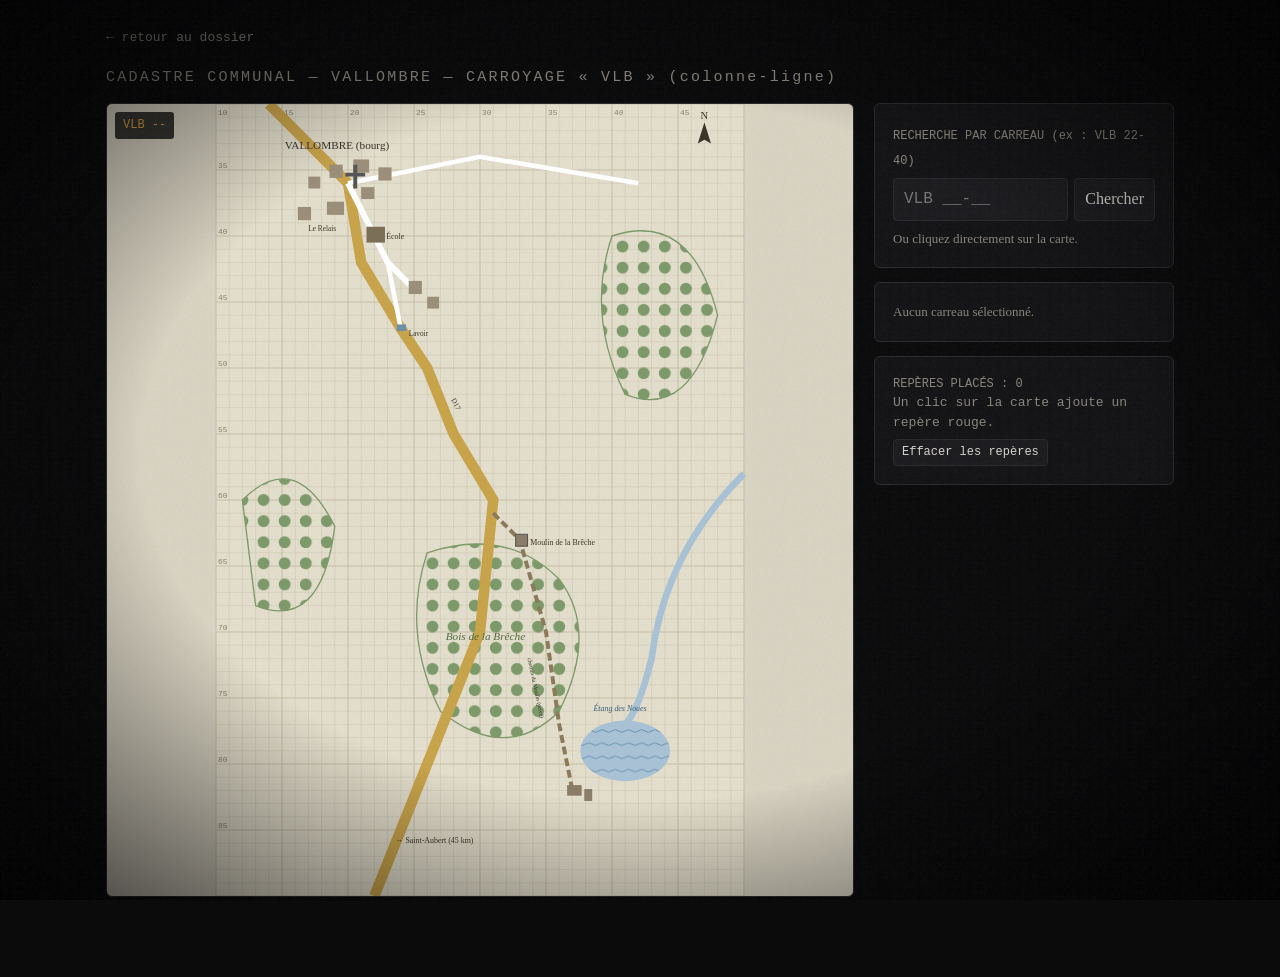
==== carte.html @ c21414ae "add aull" ====
<!doctype html>
<html lang="fr">
<head>
<meta charset="utf-8">
<meta name="viewport" content="width=device-width,initial-scale=1">
<title>Cadastre Vallombre</title>
<link rel="stylesheet" href="style.css">
<style>
  .lay{display:grid;grid-template-columns:minmax(0,1fr) 300px;gap:20px}
  @media (max-width:800px){.lay{grid-template-columns:1fr}}
  h1{font-family:var(--mono);font-size:15px;letter-spacing:.15em;color:var(--dim);font-weight:normal;margin:0 0 14px}
  .mapbox{background:#d9d4c3;border:1px solid var(--line);border-radius:6px;overflow:hidden;position:relative}
  .mapbox svg{display:block;width:100%;height:auto;max-height:88vh;margin:0 auto;cursor:crosshair}
  #hover{position:absolute;top:8px;left:8px;background:rgba(0,0,0,.75);color:#d9a441;font-family:var(--mono);font-size:12px;padding:4px 8px;border-radius:3px;pointer-events:none}
  .side .card{margin-bottom:14px}
  .side label{font-family:var(--mono);font-size:12px;color:var(--dim)}
  .row{display:flex;gap:6px;margin-top:6px}
  .row input{flex:1;min-width:0;font-family:var(--mono)}
  #info{font-size:14px}
  #info h3{margin:0 0 6px;font-size:16px;color:#fff}
  #info .ref{font-family:var(--mono);color:var(--amber);font-size:12px}
  #info table{width:100%;border-collapse:collapse;font-size:13px;margin-top:8px}
  #info td{padding:4px 2px;border-bottom:1px solid var(--line);vertical-align:top}
  #info td:first-child{color:var(--dim);width:42%}
  .pins{font-family:var(--mono);font-size:12px;color:var(--dim)}
  .pins button{font-size:12px;padding:3px 8px;margin-top:6px}
</style>
</head>
<body>
<div class="wrap" style="max-width:1100px">
  <a class="back" href="index.html">← retour au dossier</a>
  <h1>CADASTRE COMMUNAL — VALLOMBRE — CARROYAGE « VLB » (colonne-ligne)</h1>
  <div class="lay">
    <div class="mapbox">
      <div id="hover">VLB --</div>
      <svg id="map" viewBox="10 30 40 60" xmlns="http://www.w3.org/2000/svg">
        <defs>
          <pattern id="tree" width="1.6" height="1.6" patternUnits="userSpaceOnUse"><circle cx=".8" cy=".8" r=".45" fill="#7d9a6a"/></pattern>
          <pattern id="water" width="1" height="1" patternUnits="userSpaceOnUse"><path d="M0 .5 q.25 -.2 .5 0 t.5 0" stroke="#5b86a8" stroke-width=".06" fill="none"/></pattern>
        </defs>
        <rect x="10" y="30" width="40" height="60" fill="#e4dfcd"/>
        <!-- grid -->
        <g id="grid"></g>
        <!-- bois -->
        <path d="M26 64 Q24 70 27 76 Q32 80 36 76 Q39 70 36 66 Q32 62 26 64Z" fill="url(#tree)" stroke="#7d9a6a" stroke-width=".1"/>
        <path d="M40 40 Q46 38 48 46 Q46 54 41 52 Q38 46 40 40Z" fill="url(#tree)" stroke="#7d9a6a" stroke-width=".1"/>
        <path d="M12 60 Q16 56 19 62 Q18 70 13 68Z" fill="url(#tree)" stroke="#7d9a6a" stroke-width=".1"/>
        <!-- étang -->
        <ellipse cx="41" cy="79" rx="3.4" ry="2.3" fill="#a9c3d6"/><ellipse cx="41" cy="79" rx="3.4" ry="2.3" fill="url(#water)"/>
        <!-- rivière -->
        <path d="M50 58 Q44 64 43 72 Q42 76 41 77" stroke="#a9c3d6" stroke-width=".5" fill="none"/>
        <!-- routes -->
        <path d="M20 36 L21 42 L24 47 L26 50 L28 55 L31 60 L30 70 L26 80 L22 90" stroke="#c9a44a" stroke-width=".8" fill="none"/>
        <path d="M20 36 L14 30" stroke="#c9a44a" stroke-width=".8" fill="none"/>
        <path d="M20 36 L22 40 L23 42 L25 44" stroke="#fff" stroke-width=".45" fill="none"/>
        <path d="M23 42 L24 47" stroke="#fff" stroke-width=".35" fill="none"/>
        <path d="M31 61 L33 63 L35 70 L36 77 L37 82" stroke="#8b7a5a" stroke-width=".3" stroke-dasharray=".6 .3" fill="none"/>
        <path d="M20 36 L30 34 L42 36" stroke="#fff" stroke-width=".35" fill="none"/>
        <!-- bourg -->
        <g fill="#9b8f7a">
          <rect x="18.6" y="34.6" width="1" height="1"/><rect x="20.4" y="34.2" width="1.2" height="1"/><rect x="21" y="36.3" width="1" height=".9"/><rect x="18.4" y="37.4" width="1.3" height="1"/><rect x="17" y="35.5" width=".9" height=".9"/>
          <rect x="22.3" y="34.8" width="1" height="1"/><rect x="16.2" y="37.8" width="1" height="1"/><rect x="24.6" y="43.4" width="1" height="1"/><rect x="26" y="44.6" width=".9" height=".9"/>
          <rect x="21.4" y="39.3" width="1.4" height="1.2" fill="#7c6f58"/>
        </g>
        <path d="M19.8 35.2 h.6 v-.6 h.3 v.6 h.6 v.3 h-.6 v.9 h-.3 v-.9 h-.6z" fill="#555"/>
        <!-- lavoir, moulin -->
        <rect x="23.7" y="46.7" width=".7" height=".5" fill="#6d8fa8"/>
        <rect x="32.7" y="62.6" width=".9" height=".9" fill="#8a7d68" stroke="#555" stroke-width=".08"/>
        <!-- ferme isolée (non légendée) -->
        <g fill="#8a7d68"><rect x="36.6" y="81.6" width="1.1" height=".8"/><rect x="37.9" y="81.9" width=".6" height=".9"/></g>
        <!-- labels -->
        <g font-family="Georgia,serif" fill="#3b3428" font-size=".85">
          <text x="15.2" y="33.4">VALLOMBRE (bourg)</text>
          <text x="22.9" y="40.2" font-size=".6">École</text>
          <text x="17.0" y="39.6" font-size=".55">Le Relais</text>
          <text x="24.6" y="47.6" font-size=".55">Lavoir</text>
          <text x="33.8" y="63.4" font-size=".6">Moulin de la Brêche</text>
          <text x="27.4" y="70.6" font-style="italic" fill="#4f6a3f">Bois de la Brêche</text>
          <text x="38.6" y="76" font-size=".6" fill="#3b5d78" font-style="italic">Étang des Noues</text>
          <text x="27.8" y="52.4" font-size=".55" transform="rotate(62 27.8 52.4)">D17</text>
          <text x="23.6" y="86" font-size=".6">→ Saint-Aubert (45 km)</text>
          <text x="33.6" y="72" font-size=".45" transform="rotate(78 33.6 72)">chemin du Moulin (privé)</text>
        </g>
        <g id="pins"></g>
        <!-- compass -->
        <g transform="translate(47 33)" font-family="Georgia" font-size=".8" fill="#3b3428"><path d="M0 -1.6 L.5 0 L0 -.3 L-.5 0Z" fill="#3b3428"/><text x="-.3" y="-1.9">N</text></g>
      </svg>
    </div>

    <div class="side">
      <div class="card">
        <label>RECHERCHE PAR CARREAU (ex : VLB 22-40)</label>
        <form class="row" onsubmit="return look()">
          <input id="q" placeholder="VLB __-__" autocomplete="off">
          <button>Chercher</button>
        </form>
        <p class="small dim" style="margin:8px 0 0">Ou cliquez directement sur la carte.</p>
      </div>
      <div class="card" id="info"><span class="dim small">Aucun carreau sélectionné.</span></div>
      <div class="card pins">
        <div>REPÈRES PLACÉS : <span id="np">0</span></div>
        <div class="small">Un clic sur la carte ajoute un repère rouge.</div>
        <button onclick="clearPins()">Effacer les repères</button>
      </div>
    </div>
  </div>
</div>
<script>
const g=document.getElementById('grid');let s='';
for(let x=10;x<=50;x+=1)s+=`<line x1="${x}" y1="30" x2="${x}" y2="90" stroke="#c7c0a8" stroke-width="${x%5?0.03:0.08}"/>`;
for(let y=30;y<=90;y+=1)s+=`<line x1="10" y1="${y}" x2="50" y2="${y}" stroke="#c7c0a8" stroke-width="${y%5?0.03:0.08}"/>`;
for(let x=10;x<50;x+=5)s+=`<text x="${x+.15}" y="30.8" font-size=".6" fill="#8a826b" font-family="monospace">${x}</text>`;
for(let y=35;y<90;y+=5)s+=`<text x="10.15" y="${y-.15}" font-size=".6" fill="#8a826b" font-family="monospace">${y}</text>`;
g.innerHTML=s;

const P = [
 {x:20,y:36,t:"Place de l'Église",d:{"Nature":"Bourg — domaine public","Remarque":"Bougies et dessins déposés depuis le 14/10"}},
 {x:19,y:38,t:"Bar-tabac Le Relais",d:{"Parcelle":"AB-03","Propriétaire":"SARL Le Relais","Remarque":"Caméra de terrasse (orientée vers la place)"}},
 {x:22,y:40,t:"École primaire Les Tilleuls",d:{"Parcelle":"AB-12","Propriétaire":"Commune de Vallombre","Accès":"Portail rue des Tilleuls"}},
 {x:22,y:41,t:"Grillage de la cour d'école (côté rue)",d:{"Nature":"Trottoir, rue de l'École","Remarque":"Vue directe sur la cour de récréation à travers le grillage"}},
 {x:23,y:42,t:"Rue des Tilleuls — embranchement",d:{"Nature":"Voirie communale","Remarque":"Tout droit : domicile Morel. À gauche : chemin du lavoir"}},
 {x:25,y:44,t:"2, rue des Tilleuls",d:{"Parcelle":"AC-41","Propriétaire":"MOREL Claire","Usage":"Habitation"}},
 {x:24,y:47,t:"Lavoir communal",d:{"Parcelle":"AC-02","Propriétaire":"Commune","Remarque":"En bordure de la D17. Peu de passage. Pas de caméra."}},
 {x:26,y:50,t:"Route départementale D17",d:{"Nature":"Voirie départementale","Vitesse":"70 km/h"}},
 {x:28,y:55,t:"Route départementale D17",d:{"Nature":"Voirie départementale","Vitesse":"70 km/h"}},
 {x:31,y:60,t:"D17 — approche du carrefour",d:{"Nature":"Voirie départementale","Remarque":"Tout droit (sud-ouest) : Saint-Aubert. À gauche (sud-est) : chemin du Moulin"}},
 {x:31,y:61,t:"Carrefour D17 / chemin du Moulin",d:{"Nature":"Fossé — accotement","Remarque":"Lieu de découverte du téléphone (scellé n°3), 14/10 08h50"}},
 {x:33,y:63,t:"Moulin de la Brêche",d:{"Parcelle":"B-188","Propriétaire":"Commune","État":"Ruine — fouillé le 14/10, RAS","Accès":"Le chemin du Moulin se poursuit vers le sud — chemin privé, sans issue"}},
 {x:35,y:70,t:"Chemin du Moulin (privé)",d:{"Nature":"Chemin de terre — servitude privée","Desserte":"Une seule propriété en bout de chemin"}},
 {x:30,y:70,t:"Bois de la Brêche",d:{"Nature":"Forêt communale","Remarque":"Battue du 14/10 — RAS"}},
 {x:41,y:79,t:"Étang des Noues",d:{"Parcelle":"B-215","Propriétaire":"FAUVEL (indivision)","Remarque":"Plongeurs le 15/10 — RAS. Panneau « propriété privée — baignade interdite »."}},
 {x:37,y:82,t:"Lieu-dit Les Noues — ferme",d:{"Parcelle":"B-214","Propriétaires":"FAUVEL Gérald · FAUVEL Martine (indivision)","Acquis":"1989","Statut fiscal":"Bâti déclaré VACANT depuis 1997","Relevé électrique":"⚠ consommation en hausse continue depuis août 2026","Fouille":"NON — en attente de commission rogatoire"},hot:1}
];
function find(x,y){let best=null,bd=9;for(const p of P){const d=Math.hypot(p.x-x,p.y-y);if(d<=1.5&&d<bd){bd=d;best=p}}return best}
function show(x,y){
  const p=find(x,y), ref=`VLB ${x}-${y}`;
  const el=document.getElementById('info');
  if(!p){el.innerHTML=`<div class="ref">${ref}</div><h3>Parcelle agricole / non bâtie</h3><span class="small dim">Aucune information particulière.</span>`;return}
  el.innerHTML=`<div class="ref">${ref}${(p.x!==x||p.y!==y)?` → plus proche : VLB ${p.x}-${p.y}`:''}</div><h3${p.hot?' class="red glitch"':''}>${p.t}</h3><table>${Object.entries(p.d).map(([a,b])=>`<tr><td>${a}</td><td>${b}</td></tr>`).join('')}</table>`;
}
function look(){
  const m=document.getElementById('q').value.match(/(\d{1,2})\s*[-\/ .,]\s*(\d{1,2})/);
  if(!m){document.getElementById('info').innerHTML='<span class="small red">Format attendu : VLB 22-40</span>';return false}
  const x=+m[1],y=+m[2]; show(x,y); pin(x,y); return false;
}
let pins=[];
function pin(x,y){pins.push([x,y]);drawPins()}
function drawPins(){
  document.getElementById('pins').innerHTML = (pins.length>1?`<polyline points="${pins.map(p=>p.join(',')).join(' ')}" fill="none" stroke="#b3261e" stroke-width=".15" stroke-dasharray=".4 .25"/>`:'')+
   pins.map((p,i)=>`<g><circle cx="${p[0]}" cy="${p[1]}" r=".45" fill="#b3261e" stroke="#fff" stroke-width=".1"/><text x="${p[0]+.6}" y="${p[1]-.4}" font-size=".6" fill="#b3261e" font-family="monospace">${i+1}</text></g>`).join('');
  document.getElementById('np').textContent=pins.length;
}
function clearPins(){pins=[];drawPins()}
const svgEl=document.getElementById('map');
function toGrid(e){const pt=svgEl.createSVGPoint();pt.x=e.clientX;pt.y=e.clientY;const q=pt.matrixTransform(svgEl.getScreenCTM().inverse());return [Math.round(q.x),Math.round(q.y)]}
svgEl.addEventListener('mousemove',e=>{const [x,y]=toGrid(e);document.getElementById('hover').textContent=`VLB ${x}-${y}`});
svgEl.addEventListener('click',e=>{const [x,y]=toGrid(e);document.getElementById('q').value=`VLB ${x}-${y}`;show(x,y);pin(x,y)});
</script>
</body>
</html>
---- style.css ----
:root{
  --bg:#0b0b0c; --bg2:#141416; --bg3:#1c1c1f; --line:#2a2a2e;
  --txt:#d6d3cc; --dim:#8a867e; --red:#b3261e; --red2:#e2483d; --amber:#d9a441;
  --mono:"Courier New",ui-monospace,monospace;
}
*{box-sizing:border-box}
html,body{margin:0;background:var(--bg);color:var(--txt);font-family:Georgia,"Times New Roman",serif;line-height:1.55}
a{color:var(--amber)}
a:hover{color:#fff}
body::before{ /* grain */
  content:"";position:fixed;inset:0;pointer-events:none;z-index:999;opacity:.07;
  background-image:url("data:image/svg+xml;utf8,<svg xmlns='http://www.w3.org/2000/svg' width='160' height='160'><filter id='n'><feTurbulence baseFrequency='.9' numOctaves='2'/></filter><rect width='100%' height='100%' filter='url(%23n)'/></svg>");
}
body::after{ /* vignette */
  content:"";position:fixed;inset:0;pointer-events:none;z-index:998;
  background:radial-gradient(ellipse at center,transparent 55%,rgba(0,0,0,.75));
}
.wrap{max-width:960px;margin:0 auto;padding:24px 16px 80px}
.mono{font-family:var(--mono)}
.dim{color:var(--dim)}
.red{color:var(--red2)}
.back{font-family:var(--mono);font-size:13px;display:inline-block;margin-bottom:18px;color:var(--dim);text-decoration:none}
.back:hover{color:var(--amber)}
.glitch{position:relative;display:inline-block;animation:flick 6s infinite}
@keyframes flick{0%,92%,100%{opacity:1;transform:none}93%{opacity:.4;transform:translateX(2px)}94%{opacity:1;transform:translateX(-3px)}95%{opacity:.7}}
.redact{background:#000;color:#000;padding:0 4px;user-select:none;border-radius:1px}
.redact:hover{color:#000}
input,button,textarea{font:inherit;background:var(--bg3);color:var(--txt);border:1px solid var(--line);padding:8px 10px;border-radius:4px}
button{cursor:pointer}
button:hover{border-color:var(--amber);color:#fff}
.card{background:var(--bg2);border:1px solid var(--line);border-radius:6px;padding:18px}
.small{font-size:13px}
@media (max-width:640px){.wrap{padding:16px 12px 60px}}
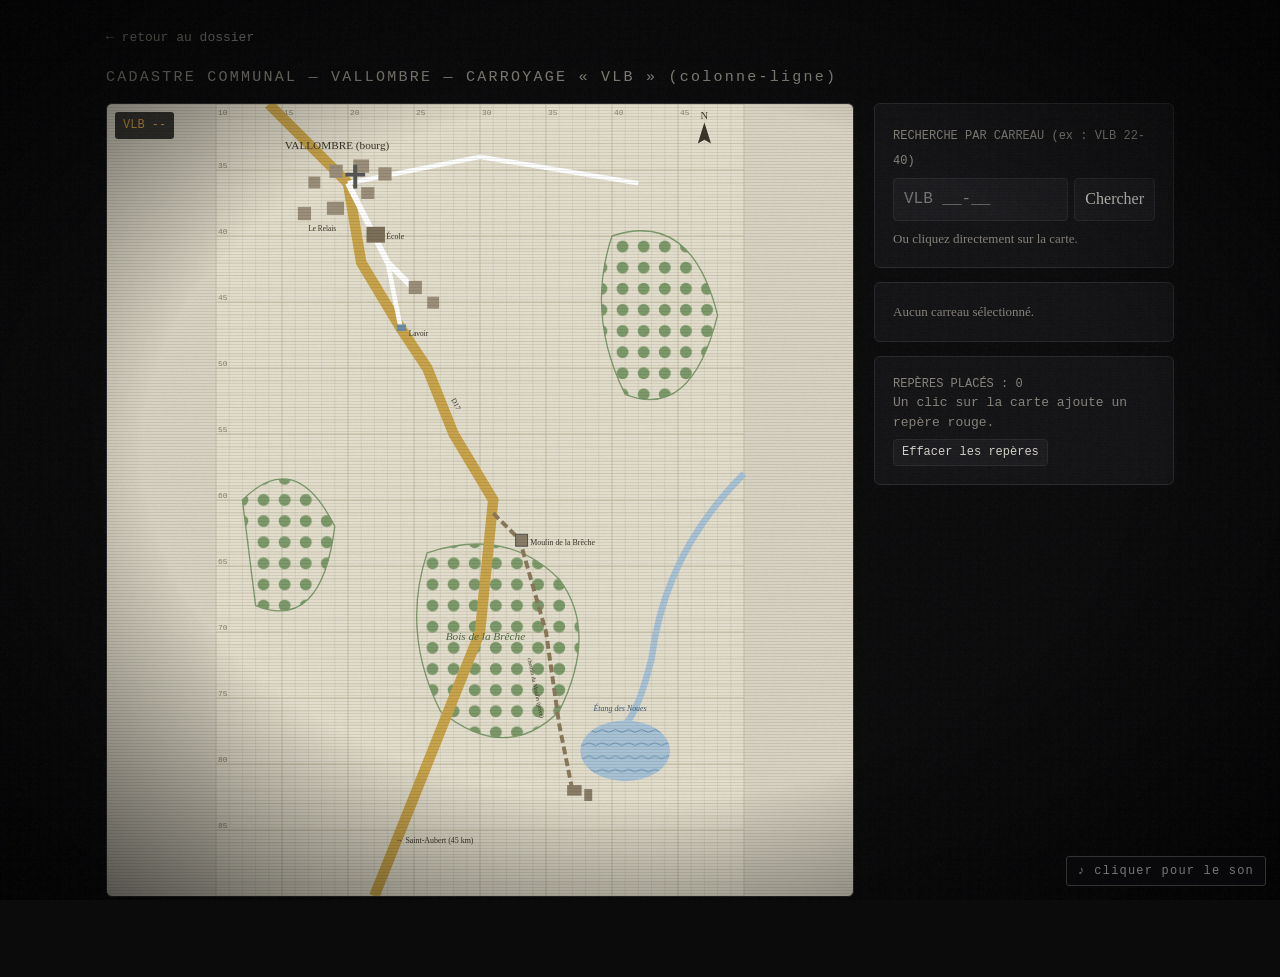
==== commit 1b864852: "Ambiance sonore, effets, page cachée et énigmes plus dures Co-Authored-By: Claude Opus 5.5 <noreply@" ====
--- a/carte.html
+++ b/carte.html
@@ -39,36 +39,36 @@
           <pattern id="water" width="1" height="1" patternUnits="userSpaceOnUse"><path d="M0 .5 q.25 -.2 .5 0 t.5 0" stroke="#5b86a8" stroke-width=".06" fill="none"/></pattern>
         </defs>
         <rect x="10" y="30" width="40" height="60" fill="#e4dfcd"/>
-        <!-- grid -->
+        
         <g id="grid"></g>
-        <!-- bois -->
+        
         <path d="M26 64 Q24 70 27 76 Q32 80 36 76 Q39 70 36 66 Q32 62 26 64Z" fill="url(#tree)" stroke="#7d9a6a" stroke-width=".1"/>
         <path d="M40 40 Q46 38 48 46 Q46 54 41 52 Q38 46 40 40Z" fill="url(#tree)" stroke="#7d9a6a" stroke-width=".1"/>
         <path d="M12 60 Q16 56 19 62 Q18 70 13 68Z" fill="url(#tree)" stroke="#7d9a6a" stroke-width=".1"/>
-        <!-- étang -->
+        
         <ellipse cx="41" cy="79" rx="3.4" ry="2.3" fill="#a9c3d6"/><ellipse cx="41" cy="79" rx="3.4" ry="2.3" fill="url(#water)"/>
-        <!-- rivière -->
+        
         <path d="M50 58 Q44 64 43 72 Q42 76 41 77" stroke="#a9c3d6" stroke-width=".5" fill="none"/>
-        <!-- routes -->
+        
         <path d="M20 36 L21 42 L24 47 L26 50 L28 55 L31 60 L30 70 L26 80 L22 90" stroke="#c9a44a" stroke-width=".8" fill="none"/>
         <path d="M20 36 L14 30" stroke="#c9a44a" stroke-width=".8" fill="none"/>
         <path d="M20 36 L22 40 L23 42 L25 44" stroke="#fff" stroke-width=".45" fill="none"/>
         <path d="M23 42 L24 47" stroke="#fff" stroke-width=".35" fill="none"/>
         <path d="M31 61 L33 63 L35 70 L36 77 L37 82" stroke="#8b7a5a" stroke-width=".3" stroke-dasharray=".6 .3" fill="none"/>
         <path d="M20 36 L30 34 L42 36" stroke="#fff" stroke-width=".35" fill="none"/>
-        <!-- bourg -->
+        
         <g fill="#9b8f7a">
           <rect x="18.6" y="34.6" width="1" height="1"/><rect x="20.4" y="34.2" width="1.2" height="1"/><rect x="21" y="36.3" width="1" height=".9"/><rect x="18.4" y="37.4" width="1.3" height="1"/><rect x="17" y="35.5" width=".9" height=".9"/>
           <rect x="22.3" y="34.8" width="1" height="1"/><rect x="16.2" y="37.8" width="1" height="1"/><rect x="24.6" y="43.4" width="1" height="1"/><rect x="26" y="44.6" width=".9" height=".9"/>
           <rect x="21.4" y="39.3" width="1.4" height="1.2" fill="#7c6f58"/>
         </g>
         <path d="M19.8 35.2 h.6 v-.6 h.3 v.6 h.6 v.3 h-.6 v.9 h-.3 v-.9 h-.6z" fill="#555"/>
-        <!-- lavoir, moulin -->
+        
         <rect x="23.7" y="46.7" width=".7" height=".5" fill="#6d8fa8"/>
         <rect x="32.7" y="62.6" width=".9" height=".9" fill="#8a7d68" stroke="#555" stroke-width=".08"/>
-        <!-- ferme isolée (non légendée) -->
+        
         <g fill="#8a7d68"><rect x="36.6" y="81.6" width="1.1" height=".8"/><rect x="37.9" y="81.9" width=".6" height=".9"/></g>
-        <!-- labels -->
+        
         <g font-family="Georgia,serif" fill="#3b3428" font-size=".85">
           <text x="15.2" y="33.4">VALLOMBRE (bourg)</text>
           <text x="22.9" y="40.2" font-size=".6">École</text>
@@ -82,7 +82,7 @@
           <text x="33.6" y="72" font-size=".45" transform="rotate(78 33.6 72)">chemin du Moulin (privé)</text>
         </g>
         <g id="pins"></g>
-        <!-- compass -->
+        
         <g transform="translate(47 33)" font-family="Georgia" font-size=".8" fill="#3b3428"><path d="M0 -1.6 L.5 0 L0 -.3 L-.5 0Z" fill="#3b3428"/><text x="-.3" y="-1.9">N</text></g>
       </svg>
     </div>
@@ -90,7 +90,7 @@
     <div class="side">
       <div class="card">
         <label>RECHERCHE PAR CARREAU (ex : VLB 22-40)</label>
-        <form class="row" onsubmit="return look()">
+        <form class="row" onsubmit="return X03()">
           <input id="q" placeholder="VLB __-__" autocomplete="off">
           <button>Chercher</button>
         </form>
@@ -100,7 +100,7 @@
       <div class="card pins">
         <div>REPÈRES PLACÉS : <span id="np">0</span></div>
         <div class="small">Un clic sur la carte ajoute un repère rouge.</div>
-        <button onclick="clearPins()">Effacer les repères</button>
+        <button onclick="X06()">Effacer les repères</button>
       </div>
     </div>
   </div>
@@ -131,30 +131,31 @@
  {x:41,y:79,t:"Étang des Noues",d:{"Parcelle":"B-215","Propriétaire":"FAUVEL (indivision)","Remarque":"Plongeurs le 15/10 — RAS. Panneau « propriété privée — baignade interdite »."}},
  {x:37,y:82,t:"Lieu-dit Les Noues — ferme",d:{"Parcelle":"B-214","Propriétaires":"FAUVEL Gérald · FAUVEL Martine (indivision)","Acquis":"1989","Statut fiscal":"Bâti déclaré VACANT depuis 1997","Relevé électrique":"⚠ consommation en hausse continue depuis août 2026","Fouille":"NON — en attente de commission rogatoire"},hot:1}
 ];
-function find(x,y){let best=null,bd=9;for(const p of P){const d=Math.hypot(p.x-x,p.y-y);if(d<=1.5&&d<bd){bd=d;best=p}}return best}
-function show(x,y){
-  const p=find(x,y), ref=`VLB ${x}-${y}`;
+function X01(x,y){let best=null,bd=9;for(const p of P){const d=Math.hypot(p.x-x,p.y-y);if(d<=1.5&&d<bd){bd=d;best=p}}return best}
+function X02(x,y){
+  const p=X01(x,y), ref=`VLB ${x}-${y}`;
   const el=document.getElementById('info');
   if(!p){el.innerHTML=`<div class="ref">${ref}</div><h3>Parcelle agricole / non bâtie</h3><span class="small dim">Aucune information particulière.</span>`;return}
   el.innerHTML=`<div class="ref">${ref}${(p.x!==x||p.y!==y)?` → plus proche : VLB ${p.x}-${p.y}`:''}</div><h3${p.hot?' class="red glitch"':''}>${p.t}</h3><table>${Object.entries(p.d).map(([a,b])=>`<tr><td>${a}</td><td>${b}</td></tr>`).join('')}</table>`;
 }
-function look(){
+function X03(){
   const m=document.getElementById('q').value.match(/(\d{1,2})\s*[-\/ .,]\s*(\d{1,2})/);
   if(!m){document.getElementById('info').innerHTML='<span class="small red">Format attendu : VLB 22-40</span>';return false}
-  const x=+m[1],y=+m[2]; show(x,y); pin(x,y); return false;
+  const x=+m[1],y=+m[2]; X02(x,y); X04(x,y); return false;
 }
 let pins=[];
-function pin(x,y){pins.push([x,y]);drawPins()}
-function drawPins(){
+function X04(x,y){pins.push([x,y]);X05()}
+function X05(){
   document.getElementById('pins').innerHTML = (pins.length>1?`<polyline points="${pins.map(p=>p.join(',')).join(' ')}" fill="none" stroke="#b3261e" stroke-width=".15" stroke-dasharray=".4 .25"/>`:'')+
    pins.map((p,i)=>`<g><circle cx="${p[0]}" cy="${p[1]}" r=".45" fill="#b3261e" stroke="#fff" stroke-width=".1"/><text x="${p[0]+.6}" y="${p[1]-.4}" font-size=".6" fill="#b3261e" font-family="monospace">${i+1}</text></g>`).join('');
   document.getElementById('np').textContent=pins.length;
 }
-function clearPins(){pins=[];drawPins()}
+function X06(){pins=[];X05()}
 const svgEl=document.getElementById('map');
-function toGrid(e){const pt=svgEl.createSVGPoint();pt.x=e.clientX;pt.y=e.clientY;const q=pt.matrixTransform(svgEl.getScreenCTM().inverse());return [Math.round(q.x),Math.round(q.y)]}
-svgEl.addEventListener('mousemove',e=>{const [x,y]=toGrid(e);document.getElementById('hover').textContent=`VLB ${x}-${y}`});
-svgEl.addEventListener('click',e=>{const [x,y]=toGrid(e);document.getElementById('q').value=`VLB ${x}-${y}`;show(x,y);pin(x,y)});
+function X07(e){const pt=svgEl.createSVGPoint();pt.x=e.clientX;pt.y=e.clientY;const q=pt.matrixTransform(svgEl.getScreenCTM().inverse());return [Math.round(q.x),Math.round(q.y)]}
+svgEl.addEventListener('mousemove',e=>{const [x,y]=X07(e);document.getElementById('hover').textContent=`VLB ${x}-${y}`});
+svgEl.addEventListener('click',e=>{const [x,y]=X07(e);document.getElementById('q').value=`VLB ${x}-${y}`;X02(x,y);X04(x,y)});
 </script>
+<script src="fx.js"></script>
 </body>
 </html>
--- a/style.css
+++ b/style.css
@@ -7,11 +7,11 @@
 html,body{margin:0;background:var(--bg);color:var(--txt);font-family:Georgia,"Times New Roman",serif;line-height:1.55}
 a{color:var(--amber)}
 a:hover{color:#fff}
-body::before{ /* grain */
+body::before{ 
   content:"";position:fixed;inset:0;pointer-events:none;z-index:999;opacity:.07;
   background-image:url("data:image/svg+xml;utf8,<svg xmlns='http://www.w3.org/2000/svg' width='160' height='160'><filter id='n'><feTurbulence baseFrequency='.9' numOctaves='2'/></filter><rect width='100%' height='100%' filter='url(%23n)'/></svg>");
 }
-body::after{ /* vignette */
+body::after{ 
   content:"";position:fixed;inset:0;pointer-events:none;z-index:998;
   background:radial-gradient(ellipse at center,transparent 55%,rgba(0,0,0,.75));
 }
